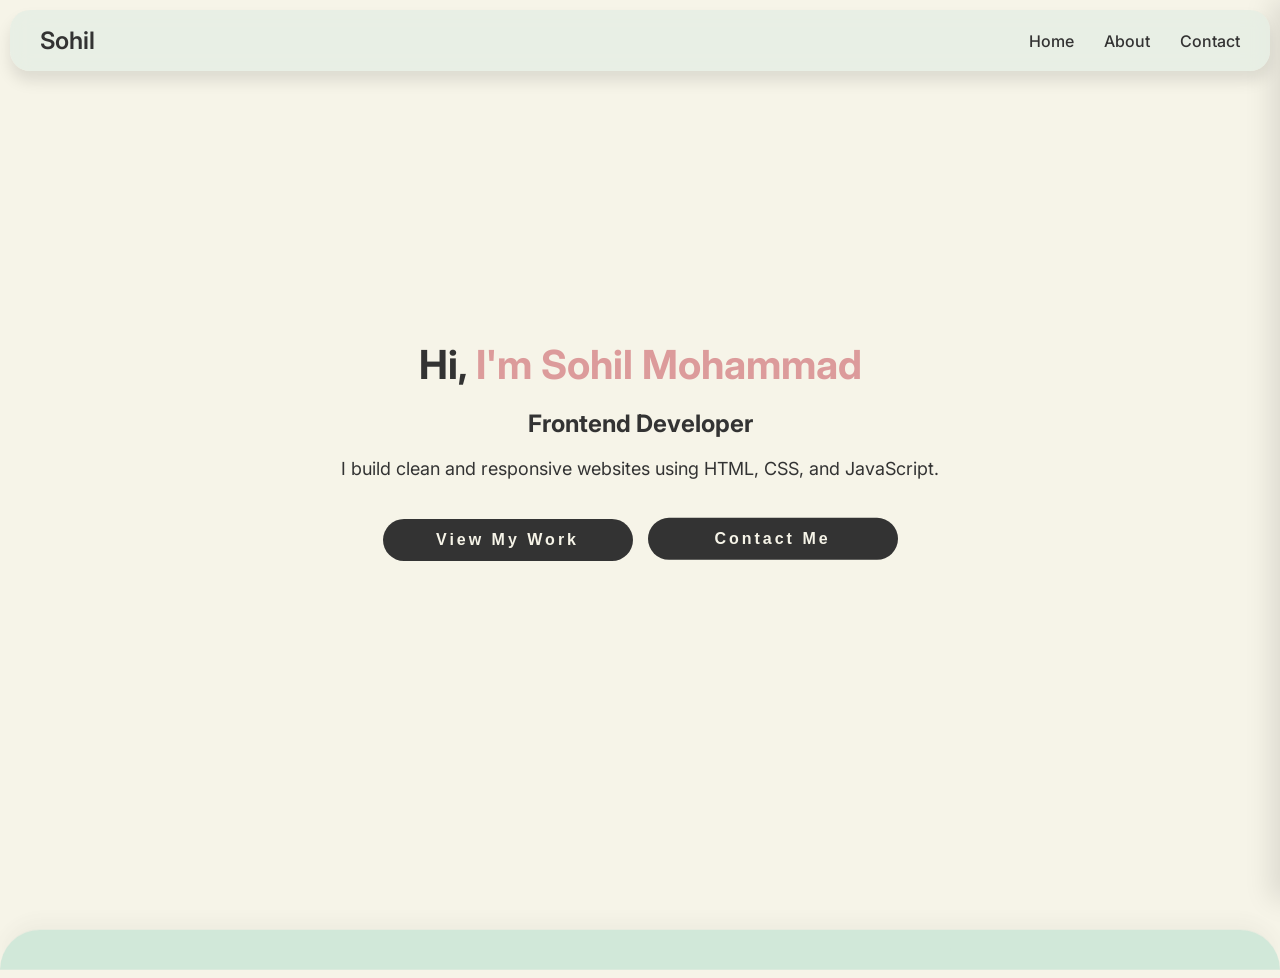
==== index.html @ 88b46e71 "add index file" ====
<!DOCTYPE html>
<html lang="en">
<head>
  <meta charset="UTF-8">
  <meta name="viewport" content="width=device-width, initial-scale=1.0">
  <title>Sohil Portfolio</title>
  <link rel="stylesheet" href="css/style.css">
  <link rel="stylesheet" href="css/responsive.css">
</head>

<body>

  <nav class="navbar">
    <h1>Sohil</h1>

    <ul class="desktop-nav">
      <li><a href="index.html">Home</a></li>
      <li><a href="about.html">About</a></li>
      <li><a href="contact.html">Contact</a></li>
    </ul>

    <div class="menu-btn">
      <span></span>
      <span></span>
      <span></span>
    </div>
  </nav> <div class="sidebar">
    <ul class="nav-links">
      <li><a href="index.html">Home</a></li>
      <li><a href="about.html">About</a></li>
      <li><a href="contact.html">Contact</a></li>
    </ul>
  </div>

  <main class="main-content">
    <section class="sec"> 
      <h1>Hi, <span>I'm Sohil Mohammad</span></h1>
      <h2>Frontend Developer</h2>
      <p>I build clean and responsive websites using HTML, CSS, and JavaScript.</p>
    </section>

    <section class="sec"> 
      <button>View My Work</button>
      <button>Contact Me</button>
    </section>
  </main>

  <footer class="footer">
    <div class="copyright"> 
      ©️ 2026 Sohil
    </div>

    <div>
      <ul class="icons"> 
        <li><img src="images/instagram.png" alt="Social Icon 1" /></li>
        <li><img src="images/email.png" alt="Social Icon 2" /></li>
        <li><img src="images/linkedin.png" alt="Social Icon 3" /></li>
      </ul>
    </div>
  </footer>

  <script src="https://cdnjs.cloudflare.com/ajax/libs/gsap/3.12.5/gsap.min.js"></script>
  <script src="js/script.js"></script>

</body>
</html>
---- css/style.css ----
/* Google Font */
@import url('https://fonts.googleapis.com/css2?family=Inter:ital,opsz,wght@0,14..32,100..900;1,14..32,100..900&display=swap');

/* Global Reset */
* {
  margin: 0;
  padding: 0;
  box-sizing: border-box;
}

/* Variables */
:root {
  --bg-main: #F6F4E8;
  --bg-section: #E5EEE4;
  --primary: #C0E1D2;
  --accent: #DC9B9B;
  --text-dark: #333;
}

/* Body */
body {
  background-color: var(--bg-main);
  font-family: "Inter", sans-serif;
  overflow-x: hidden; /* Prevents horizontal scroll */
  width: 100%;
}

/* Navbar */
.navbar { 
  display: flex;
  justify-content: space-between;
  align-items: center;
  padding: 16px 30px;
  background-color: rgba(229, 238, 228, 0.8); 
  backdrop-filter: blur(10px); 
  
 
  position: fixed; 
  top: 0;
  left: 0;
  right: 0;
  margin: 10px;
  width: calc(100% - 20px);
  
  border-radius: 20px;
  box-shadow: 0 10px 15px rgba(0, 0, 0, 0.1);
  z-index: 1000; /* Keeps it above everything */
}

.navbar h1 {
  font-size: 24px;
  color: var(--text-dark);
  font-weight: 600;
}

.desktop-nav {
  display: flex;
  list-style: none;
  gap: 30px;
}

.navbar a {
  position: relative;
  text-decoration: none;
  color: var(--text-dark);
  font-size: 16px;
  font-weight: 500;
  padding: 5px 0;
}

.navbar a::after {
  content: "";
  position: absolute;
  left: 0;
  bottom: 0;
  width: 0%;
  height: 2px;
  background-color: var(--accent);
  transition: width 0.3s ease;
}

.navbar a:hover::after {
  width: 100%;
}

/* Hamburger button */
.menu-btn {
  display: none; /* Shown in responsive.css */
  flex-direction: column;
  gap: 5px;
  cursor: pointer;
  z-index: 900;
}

.menu-btn span {
  width: 25px;
  height: 3px;
  background: var(--text-dark);
  border-radius: 2px;
  transition: 0.3s;
}

/* Sidebar */
.sidebar {
  position: fixed;
  top: 0;
  right: 0; /* Keep at 0, use transform to hide */
  height: 100vh;
  width: 290px;
  background: var(--accent);
  box-shadow: -10px 0 25px rgba(0,0,0,0.1);
  padding: 80px 20px;
  z-index: 800;
  transform: translateX(100%); /* Start fully hidden on the right */
  transition: transform 0.4s ease; /* Smooth slide */
}

.sidebar .nav-links {
  display: flex;
  flex-direction: column;
  gap: 25px;
  font-size: 25px;
  font-weight: 900;
  list-style: none;
}

.sidebar .nav-links a {
  text-decoration: none;
  color: var(--bg-main);
}

/* Main Content */
.main-content {
  display: flex;
  flex-direction: column;
  align-items: center;
  justify-content: center;
  gap: 40px;
  padding: 100px 20px; 
  min-height: 100vh; 
  text-align: center;
}
.main-content .sec {
  display: flex;
  flex-direction: column;
  align-items: center;
  gap: 20px;
  width: 100%;
}

.main-content .sec:last-child {
  flex-direction: row; 
  justify-content: center;
  gap: 15px;
}

@media (max-width: 768px) {
  .main-content .sec:last-child {
    flex-direction: column;
  }
}

.main-content h1 {
  font-size: 40px;
  color: var(--text-dark);
  font-weight: 700;
}

.main-content h1 span {
  color: var(--accent);
}

.main-content h2 {
  font-size: 24px;
  color: var(--text-dark);
}

.main-content p {
  font-size: 18px;
  color: var(--text-dark);
  max-width: 600px;
}

.main-content button {
  padding: 12px 30px;
  font-size: 16px;
  width: 250px;
  font-weight: 700;
  letter-spacing: 3px;
  color: var(--bg-main);
  background-color: var(--text-dark);
  border: none;
  border-radius: 30px;
  cursor: pointer;
  transition: opacity 0.3s ease;
}

.main-content button:hover {
  opacity: 0.9;
}

/* Footer Section */
.footer {
  background-color: var(--primary);
  color: var(--text-dark);
  padding: 10px 20px;
  /* Use auto width to account for default display block behavior */
  width: auto; 
  /* margin-top to separate from content if needed */
  margin-top: 20px; 
  box-shadow: 0px -10px 20px rgba(0,0,0,0.05); /* Glow upwards */
  display: flex;
  justify-content: space-between;
  align-items: center;
  border-top-left-radius: 40px;
  border-top-right-radius: 40px;
}

.footer ul {
  display: flex;
  gap: 15px;
  list-style: none;
}

.footer img {
  width: 25px;
  height: 25px;
}
---- css/responsive.css ----
/* responsive.css */
@media (max-width: 768px) {

  /* Navbar & Menu */
  .menu-btn {
    display: flex;
  }
  
  .desktop-nav, .navbar > ul {
    display: none;
  }

  /* Sidebar Links Layout */
  .sidebar .nav-links {
    flex-direction: column;
    gap: 25px;
  }

  /* Hamburger Animation */
  .menu-btn.active span:nth-child(1) {
    transform: rotate(45deg) translate(5px, 5px);
  }

  .menu-btn.active span:nth-child(2) {
    opacity: 0;
  }

  .menu-btn.active span:nth-child(3) {
    transform: rotate(-45deg) translate(5px, -5px);
  }

  /* Main Section Mobile Fixes */
  .main-content {
    padding: 40px 20px;
    height: auto; /* Let it grow with content on mobile */
    min-height: calc(100vh - 150px);
  }

  .main-content h1 {
    font-size: 32px; /* Smaller font for mobile screens */
  }

  .main-content h2 {
    font-size: 20px;
  }

  .main-content p {
    font-size: 16px;
  }

  .main-content .sec {
    width: 100%;
    align-items: center;
  }

  /* Footer Mobile Fixes */
  .footer {
    flex-direction: column; 
    gap: 15px;
    padding: 20px;
    text-align: center;
    border-top-left-radius: 30px;
    border-top-right-radius: 30px;
  }

  .footer ul {
    padding: 0;
  }
}
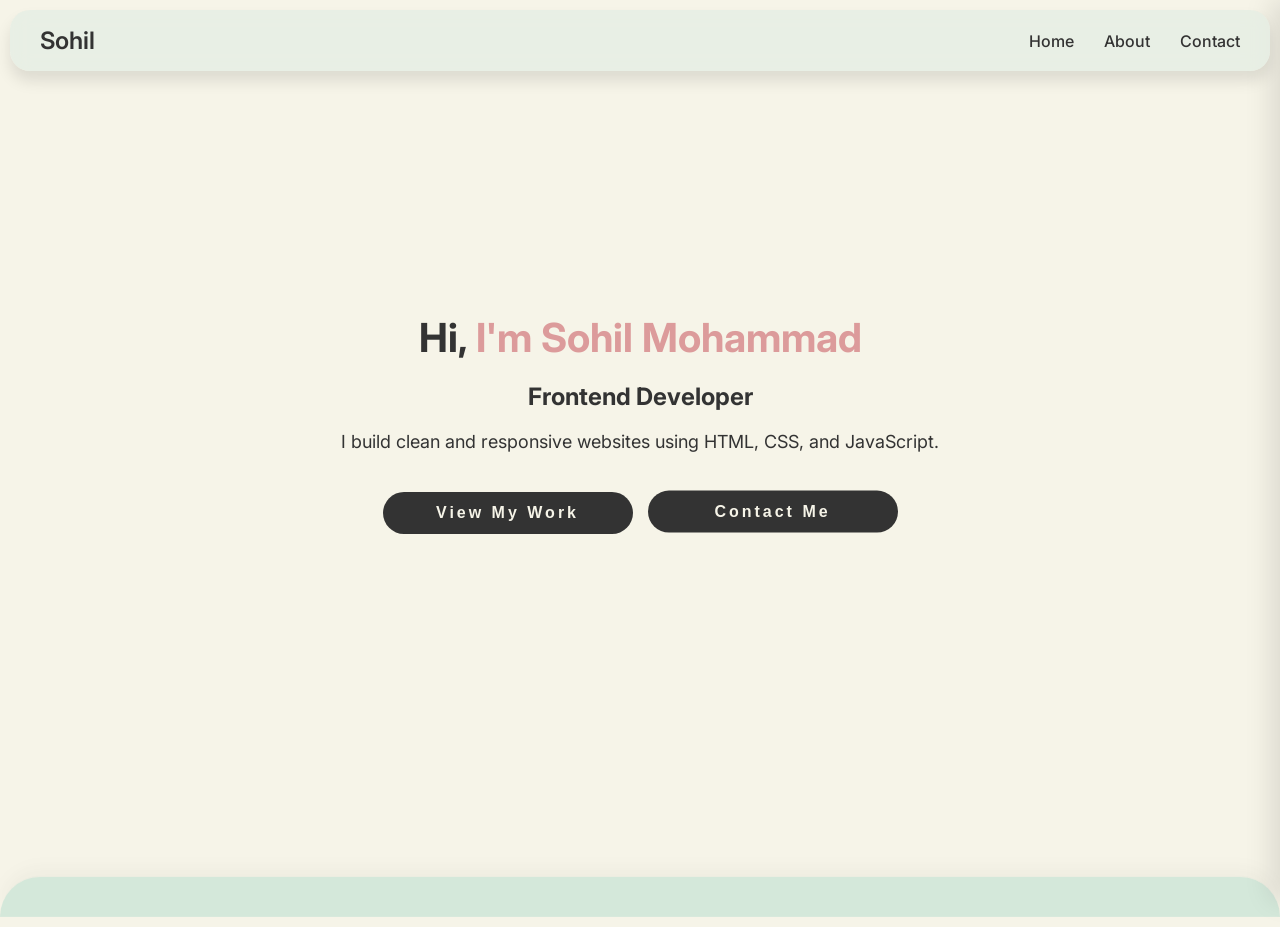
==== commit 7f1e85ad: "fixed contact me button" ====
--- a/index.html
+++ b/index.html
@@ -41,7 +41,7 @@
 
     <section class="sec"> 
       <button>View My Work</button>
-      <button>Contact Me</button>
+      <button><a href="contact.html">Contact Me</a></button>
     </section>
   </main>
 
--- a/css/style.css
+++ b/css/style.css
@@ -33,15 +33,12 @@
   padding: 16px 30px;
   background-color: rgba(229, 238, 228, 0.8); 
   backdrop-filter: blur(10px); 
-  
- 
   position: fixed; 
   top: 0;
   left: 0;
   right: 0;
   margin: 10px;
   width: calc(100% - 20px);
-  
   border-radius: 20px;
   box-shadow: 0 10px 15px rgba(0, 0, 0, 0.1);
   z-index: 1000; /* Keeps it above everything */
@@ -135,9 +132,10 @@
   flex-direction: column;
   align-items: center;
   justify-content: center;
+  min-height: 100vh;
   gap: 40px;
   padding: 100px 20px; 
-  min-height: 100vh; 
+  min-height: 94vh; 
   text-align: center;
 }
 .main-content .sec {
@@ -195,6 +193,11 @@
   transition: opacity 0.3s ease;
 }
 
+.sec button a{
+  text-decoration: none;
+  color : var(--bg-main)
+}
+
 .main-content button:hover {
   opacity: 0.9;
 }
@@ -225,4 +228,169 @@
 .footer img {
   width: 25px;
   height: 25px;
-}+}
+
+/* about section */
+
+.about-main {
+  display: flex;
+  flex-direction: column;
+  min-height: 95vh;
+  background-color: var(--bg-main) ;
+  justify-content: center;
+  align-items: center;
+  gap: 100px;
+  padding: 40px 20px;
+}
+
+.about-me {
+  display: flex;
+  flex-direction: column;
+  align-items: start;
+  gap: 20px;
+  padding: 20px;
+  width: 100%;
+  justify-content: center;
+}
+
+.about-me h1 {
+  font-size: 50px;
+  color: var(--text-dark);
+  font-weight: 900;
+  padding-left: 10px;
+  letter-spacing: 3px;
+  border-radius: 5px;
+  border-left: 10px solid var(--accent);
+}
+
+.about-me p {
+  font-size: 25px;
+  color: var(--text-dark);
+  line-height: 1.6;
+  font-weight: 500;
+  font-style: italic;
+}
+
+.skills {
+  display: flex;
+  flex-direction: column;
+  align-items: start;
+  gap: 20px;
+  padding: 20px;
+  width: 100%;
+}
+
+.skills h2{
+  font-size: 40px;
+  color: var(--text-dark);
+  font-weight: 900;
+  padding-left: 10px;
+  letter-spacing: 3px;
+  border-radius: 5px;
+  border-left: 10px solid var(--accent);
+}
+
+.skills ul {
+  display: flex;
+  flex-wrap: wrap;
+  gap: 30px;
+  list-style: none;
+}
+
+.skills ul li {
+  padding: 10px 20px;
+  background-color: var(--primary);
+  color: var(--text-dark);
+  font-size: 18px;
+  font-weight: 500;
+  border-radius: 30px;
+}
+
+.skills img {
+  width: 20px;
+  height: 20px;
+}
+
+.skills .skill-item {
+  display: flex;
+  align-items: center;
+  gap: 10px;
+}
+
+/*contact section*/
+
+.contact-main {
+  display: flex;
+  flex-direction: column;
+  min-height: 100vh; 
+  background-color: var(--bg-main);
+  justify-content: center;
+  align-items: center;
+  gap: 50px; 
+  padding: 120px 20px 60px 20px; 
+}
+
+.contact-main h1 {
+  font-size: clamp(32px, 5vw, 50px);
+  color: var(--text-dark);
+  font-weight: 900;
+  letter-spacing: 2px;
+  border-bottom: 8px solid var(--accent);
+  padding-bottom: 10px;
+  margin-bottom: 20px;
+}
+
+.contact-main form {
+  display: flex;
+  flex-direction: column;
+  gap: 20px;
+  width: 100%;
+  max-width: 500px;
+}
+
+.contact-main form input,
+.contact-main form textarea {
+  padding: 15px 20px;
+  border: 2px solid var(--accent); 
+  border-radius: 20px;
+  background-color: var(--bg-section); 
+  outline: none;
+  font-size: 16px;
+  font-weight: 500;
+  font-family: inherit;
+  transition: border-color 0.3s ease, background-color 0.3s ease;
+}
+
+/* Modern focus effect */
+.contact-main form input:focus,
+.contact-main form textarea:focus {
+  border-color: var(--accent);
+  background-color: white;
+}
+
+.contact-main form textarea {
+  min-height: 150px;
+  resize: vertical; 
+}
+
+.contact-main form button {
+  padding: 15px 30px;
+  font-size: 16px;
+  width: 100%;
+  font-weight: 700;
+  letter-spacing: 3px;
+  color: var(--bg-main);
+  background-color: var(--text-dark);
+  border: none;
+  border-radius: 30px;
+  cursor: pointer;
+  transition: all 0.3s ease;
+  margin-top: 10px;
+}
+
+.contact-main form button:hover {
+  background-color: var(--accent);
+  transform: translateY(-3px);
+  box-shadow: 0 10px 20px rgba(0,0,0,0.1);
+}
+
--- a/css/responsive.css
+++ b/css/responsive.css
@@ -32,8 +32,7 @@
   /* Main Section Mobile Fixes */
   .main-content {
     padding: 40px 20px;
-    height: auto; /* Let it grow with content on mobile */
-    min-height: calc(100vh - 150px);
+    min-height: 95vh;
   }
 
   .main-content h1 {
@@ -53,17 +52,101 @@
     align-items: center;
   }
 
-  /* Footer Mobile Fixes */
-  .footer {
-    flex-direction: column; 
-    gap: 15px;
-    padding: 20px;
-    text-align: center;
-    border-top-left-radius: 30px;
-    border-top-right-radius: 30px;
+  /* about section*/
+  .about-main {
+  display: flex;
+  flex-direction: column;
+ 
+  min-height: 100vh; 
+  justify-content: center;
+  align-items: center;
+  gap: 60px; 
+  padding: 120px 20px 60px 20px; 
+}
+
+.about-me {
+  display: flex;
+  flex-direction: column;
+  align-items: flex-start; 
+  width: 100%;
+  max-width: 900px; 
+
+.about-me h1 {
+  font-size: clamp(32px, 5vw, 50px); 
+  color: var(--text-dark);
+  font-weight: 900;
+  padding-left: 15px;
+  letter-spacing: 2px;
+  border-left: 8px solid var(--accent); }
+
+.about-me p {
+  font-size: clamp(18px, 2.5vw, 22px); 
+  color: var(--text-dark);
+  line-height: 1.6;
+  font-weight: 500;
+  font-style: italic;
+  opacity: 0.9;
+}
+
+.skills {
+  display: flex;
+  flex-direction: column;
+  align-items: flex-start;
+  gap: 25px;
+  width: 100%;
+  max-width: 900px;
+}
+
+.skills h2 {
+  font-size: clamp(28px, 4vw, 40px);
+  color: var(--text-dark);
+  font-weight: 900;
+  padding-left: 15px;
+  letter-spacing: 2px;
+  border-left: 8px solid var(--accent);
+}
+
+.skills ul {
+  display: flex;
+  flex-wrap: wrap;
+  gap: 15px; 
+  list-style: none;
+}
+
+.skills .skill-item {
+  display: flex;
+  align-items: center;
+  gap: 10px;
+  padding: 10px 20px;
+  background-color: var(--primary);
+  color: var(--text-dark);
+  font-size: 16px;
+  font-weight: 600;
+  border-radius: 30px;
+  transition: transform 0.3s ease;
+}
+
+/* Add a hover effect for your skills */
+.skills .skill-item:hover {
+  transform: translateY(-5px);
+  background-color: var(--accent);
+  color: white;
+}
+.contact-main {
+    padding-top: 100px;
+    gap: 30px;
+  }
+  
+  .contact-main h1 {
+    font-size: 28px;
+  }
+  
+  .contact-main form {
+    width: 95%; /* More room on small screens */
   }
 
-  .footer ul {
-    padding: 0;
-  }
-}+.skills img {
+  width: 20px;
+  height: 20px;
+  object-fit: contain;
+}
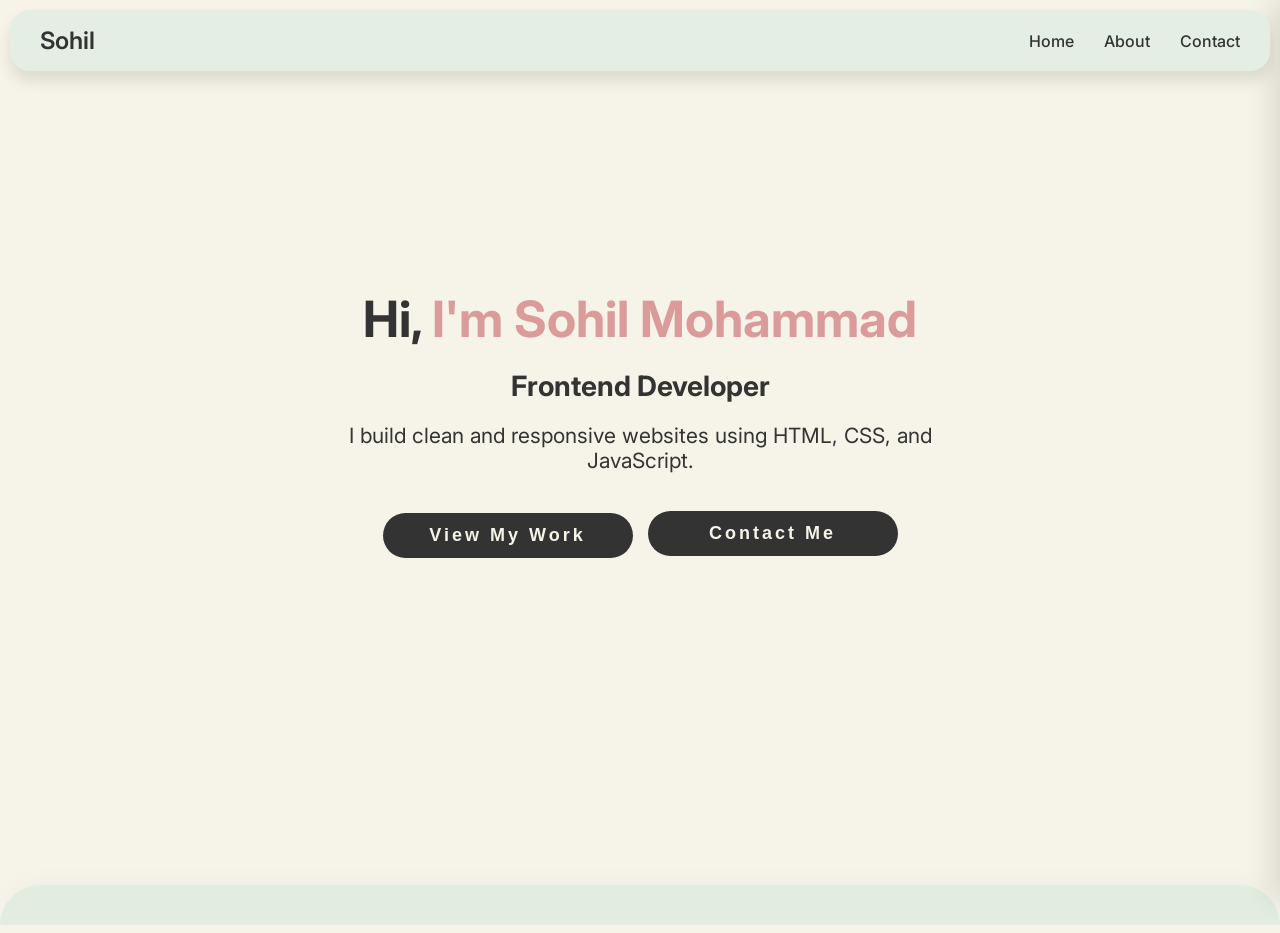
==== commit bec036d3: "complete" ====
--- a/index.html
+++ b/index.html
@@ -24,7 +24,8 @@
       <span></span>
       <span></span>
     </div>
-  </nav> <div class="sidebar">
+  </nav> 
+  <div class="sidebar">
     <ul class="nav-links">
       <li><a href="index.html">Home</a></li>
       <li><a href="about.html">About</a></li>
--- a/css/style.css
+++ b/css/style.css
@@ -31,7 +31,7 @@
   justify-content: space-between;
   align-items: center;
   padding: 16px 30px;
-  background-color: rgba(229, 238, 228, 0.8); 
+  background-color: var(--bg-section); 
   backdrop-filter: blur(10px); 
   position: fixed; 
   top: 0;
@@ -159,7 +159,7 @@
 }
 
 .main-content h1 {
-  font-size: 40px;
+  font-size: 50px;
   color: var(--text-dark);
   font-weight: 700;
 }
@@ -169,19 +169,19 @@
 }
 
 .main-content h2 {
-  font-size: 24px;
+  font-size: 28px;
   color: var(--text-dark);
 }
 
 .main-content p {
-  font-size: 18px;
+  font-size: 21px;
   color: var(--text-dark);
   max-width: 600px;
 }
 
 .main-content button {
   padding: 12px 30px;
-  font-size: 16px;
+  font-size: 18px;
   width: 250px;
   font-weight: 700;
   letter-spacing: 3px;
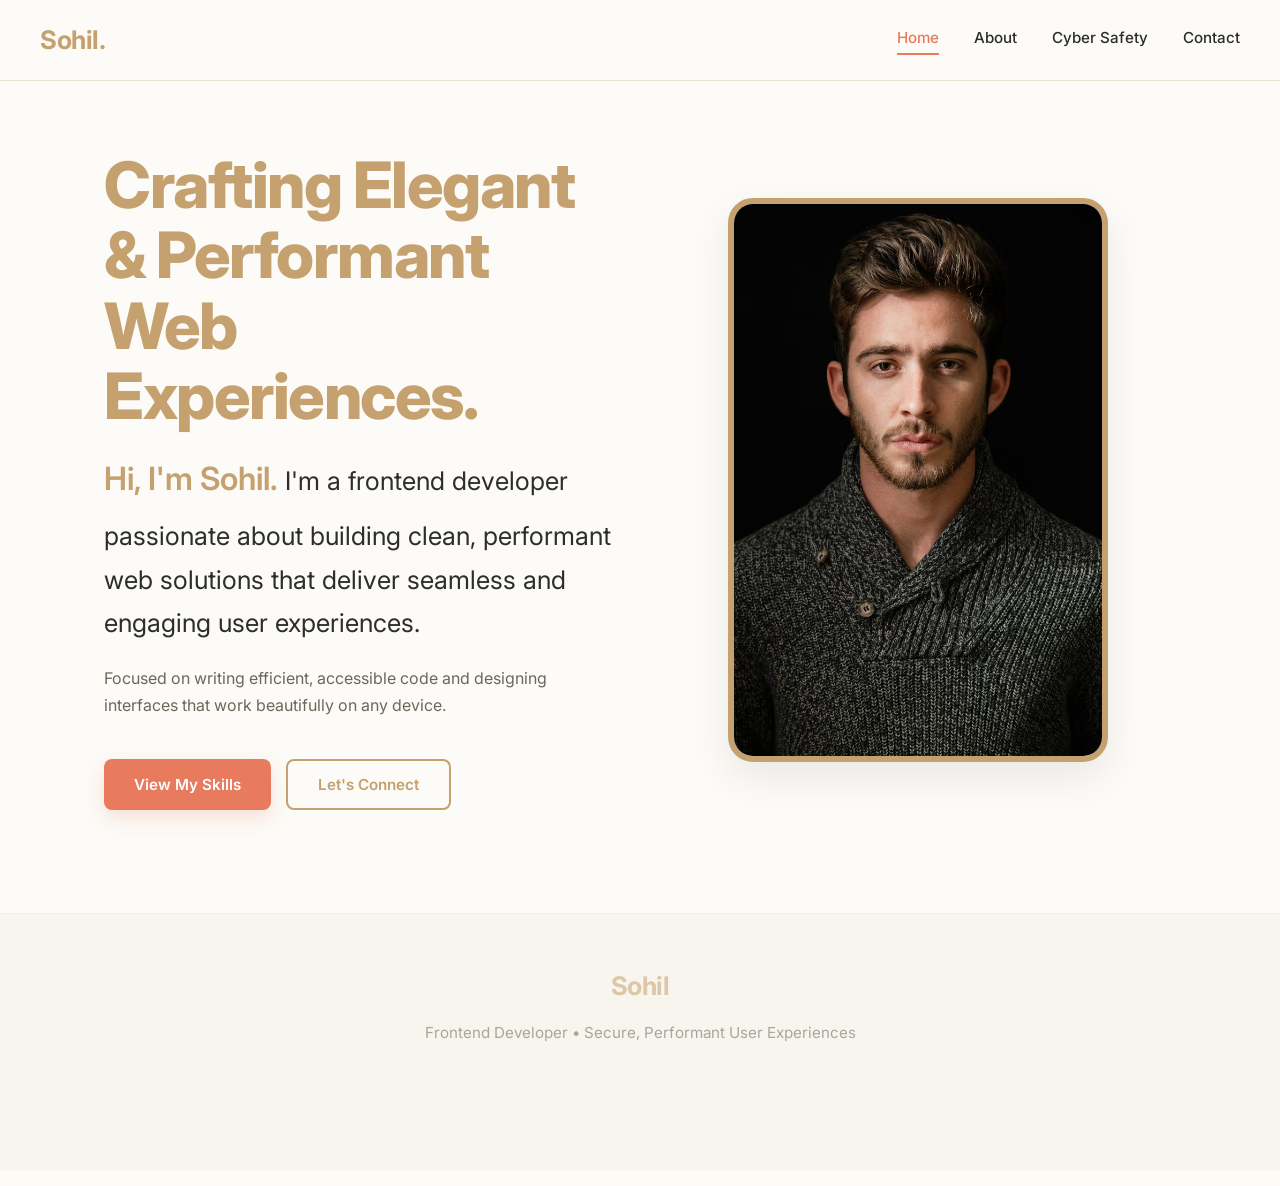
==== commit fa85f9d1: "redesign portfolio" ====
--- a/index.html
+++ b/index.html
@@ -3,20 +3,18 @@
 <head>
   <meta charset="UTF-8">
   <meta name="viewport" content="width=device-width, initial-scale=1.0">
-  <title>Sohil Portfolio</title>
+  <title>Sohil Portfolio - Home</title>
   <link rel="stylesheet" href="css/style.css">
   <link rel="stylesheet" href="css/responsive.css">
 </head>
-
-<body>
-
-  <nav class="navbar">
-    <h1>Sohil</h1>
-
-    <ul class="desktop-nav">
-      <li><a href="index.html">Home</a></li>
-      <li><a href="about.html">About</a></li>
-      <li><a href="contact.html">Contact</a></li>
+<body class='homepage'> 
+  <nav class='navbar'> 
+    <h1>Sohil.</h1>
+    <ul> 
+      <li> <a href='index.html' class="active"> Home </a> </li>
+      <li> <a href='about.html'> About </a> </li>
+      <li> <a href='cybersafety.html'> Cyber Safety </a> </li>
+      <li> <a href='contact.html'> Contact </a> </li>
     </ul>
 
     <div class="menu-btn">
@@ -24,44 +22,52 @@
       <span></span>
       <span></span>
     </div>
-  </nav> 
+  </nav>
+
   <div class="sidebar">
     <ul class="nav-links">
-      <li><a href="index.html">Home</a></li>
+      <li><a href="index.html" class="active">Home</a></li>
       <li><a href="about.html">About</a></li>
+      <li><a href="cybersafety.html">Cyber Safety</a></li>
       <li><a href="contact.html">Contact</a></li>
     </ul>
   </div>
 
-  <main class="main-content">
-    <section class="sec"> 
-      <h1>Hi, <span>I'm Sohil Mohammad</span></h1>
-      <h2>Frontend Developer</h2>
-      <p>I build clean and responsive websites using HTML, CSS, and JavaScript.</p>
-    </section>
+  <main class="home-main"> 
+    <div class="home-content">
+      <h1>Crafting Elegant & Performant Web Experiences.</h1>
 
-    <section class="sec"> 
-      <button>View My Work</button>
-      <button><a href="contact.html">Contact Me</a></button>
-    </section>
+      <h2>
+        <span>Hi, I'm Sohil.</span> <br />
+        I'm a frontend developer passionate about building clean, performant web solutions 
+        that deliver seamless and engaging user experiences.
+      </h2>
+      
+      <p>Focused on writing efficient, accessible code and designing interfaces that work beautifully on any device.</p>
+
+      <div class="home-button"> 
+        <button class="btn primary" onclick="window.location.href='about.html'">View My Skills</button>
+        <button class="btn secondary" onclick="window.location.href='contact.html'">Let's Connect</button>
+      </div>
+    </div>
+
+    <div class="home-image-container">
+      <img src="images/person.avif" alt="Sohil Portrait" class="home-image">
+    </div>
   </main>
 
   <footer class="footer">
-    <div class="copyright"> 
-      ©️ 2026 Sohil
-    </div>
+    <div class="footer-container">
+      <h1>Sohil</h1>
+      <p>Frontend Developer • Secure, Performant User Experiences</p>
 
-    <div>
-      <ul class="icons"> 
-        <li><img src="images/instagram.png" alt="Social Icon 1" /></li>
-        <li><img src="images/email.png" alt="Social Icon 2" /></li>
-        <li><img src="images/linkedin.png" alt="Social Icon 3" /></li>
-      </ul>
+      <p class="copyright">
+        © 2026 Sohil. All rights reserved.
+      </p>
     </div>
   </footer>
 
   <script src="https://cdnjs.cloudflare.com/ajax/libs/gsap/3.12.5/gsap.min.js"></script>
   <script src="js/script.js"></script>
-
 </body>
 </html>
--- a/css/style.css
+++ b/css/style.css
@@ -1,396 +1,527 @@
-/* Google Font */
-@import url('https://fonts.googleapis.com/css2?family=Inter:ital,opsz,wght@0,14..32,100..900;1,14..32,100..900&display=swap');
-
-/* Global Reset */
+@import url('https://fonts.googleapis.com/css2?family=Inter:ital,wght@0,300;0,400;0,500;0,600;0,700;0,800;0,900;1,300;1,400;1,500;1,600;1,700;1,800;1,900&display=swap');
+
+:root {
+  --clr-bg: #FCFBF7;       /* Creamy warm white */
+  --clr-bg-alt: #F4F0E6;   /* Slightly deeper warm cream for alt sections/cards */
+  --clr-text: #2D2D2A;     /* Deep warm gray/charcoal */
+  --clr-muted-text: #6A675B; /* Medium warm gray for descriptions */
+  --clr-accent: #C5A16F;   /* Soft gold/bronze */
+  --clr-highlight: #E87A5E; /* Terracotta/deep sunset orange */
+  --clr-highlight-hover: #D86B4D; /* Darker terracotta */
+  --clr-card-border: #E8E2CF; /* Light cream/gold border */
+  --clr-form-field: #F4F1E9; /* Very light cream form backgrounds */
+}
+
 * {
   margin: 0;
   padding: 0;
   box-sizing: border-box;
 }
 
-/* Variables */
-:root {
-  --bg-main: #F6F4E8;
-  --bg-section: #E5EEE4;
-  --primary: #C0E1D2;
-  --accent: #DC9B9B;
-  --text-dark: #333;
-}
-
-/* Body */
 body {
-  background-color: var(--bg-main);
   font-family: "Inter", sans-serif;
-  overflow-x: hidden; /* Prevents horizontal scroll */
-  width: 100%;
-}
-
-/* Navbar */
-.navbar { 
-  display: flex;
-  justify-content: space-between;
+  background-color: var(--clr-bg);
+  color: var(--clr-text);
+  line-height: 1.7;
+  overflow-x: hidden;
+}
+
+/* NAVBAR */
+.navbar {
+  display: flex;
+  justify-content: space-between; 
   align-items: center;
-  padding: 16px 30px;
-  background-color: var(--bg-section); 
-  backdrop-filter: blur(10px); 
-  position: fixed; 
+  padding: 18px 40px;
+  position: fixed;
   top: 0;
   left: 0;
-  right: 0;
-  margin: 10px;
-  width: calc(100% - 20px);
-  border-radius: 20px;
-  box-shadow: 0 10px 15px rgba(0, 0, 0, 0.1);
-  z-index: 1000; /* Keeps it above everything */
+  width: 100%;
+  z-index: 1000;
+  background: rgba(252, 251, 247, 0.9); /* clr-bg with transparency */
+  backdrop-filter: blur(8px);
+  border-bottom: 1px solid var(--clr-card-border);
 }
 
 .navbar h1 {
-  font-size: 24px;
-  color: var(--text-dark);
-  font-weight: 600;
-}
-
-.desktop-nav {
-  display: flex;
+  color: var(--clr-accent);
+  font-size: 1.6rem;
+  font-weight: 700;
+  cursor: pointer;
+  letter-spacing: -0.5px;
+}
+
+.navbar ul {
+  display: flex;
+  gap: 35px;
   list-style: none;
-  gap: 30px;
-}
-
-.navbar a {
-  position: relative;
+}
+
+.navbar ul li a {
+  position: relative;          
+  display: inline-block;      
   text-decoration: none;
-  color: var(--text-dark);
-  font-size: 16px;
+  color: var(--clr-text);
   font-weight: 500;
-  padding: 5px 0;
-}
-
-.navbar a::after {
+  font-size: 0.95rem;
+  transition: 0.3s;
+  padding-bottom: 4px; /* Space for underline */
+}
+
+.navbar ul li a::after {
   content: "";
   position: absolute;
   left: 0;
-  bottom: 0;
+  bottom: 0px;              
   width: 0%;
   height: 2px;
-  background-color: var(--accent);
+  background-color: var(--clr-highlight);
   transition: width 0.3s ease;
 }
 
-.navbar a:hover::after {
+.navbar ul li a:hover::after, .navbar ul li a.active::after {
   width: 100%;
 }
 
-/* Hamburger button */
+.navbar ul li a:hover, .navbar ul li a.active {
+  color: var(--clr-highlight);
+}
+
 .menu-btn {
-  display: none; /* Shown in responsive.css */
-  flex-direction: column;
-  gap: 5px;
+  display: none;
+  flex-direction: column;
+  gap: 6px;
   cursor: pointer;
-  z-index: 900;
 }
 
 .menu-btn span {
-  width: 25px;
+  width: 28px;
   height: 3px;
-  background: var(--text-dark);
+  background: var(--clr-accent);
+  display: block;
+  transition: 0.3s;
   border-radius: 2px;
-  transition: 0.3s;
-}
-
-/* Sidebar */
+}
+
+/* SIDEBAR (Warm tones) */
 .sidebar {
   position: fixed;
   top: 0;
-  right: 0; /* Keep at 0, use transform to hide */
+  right: 0; 
+  width: 280px;
   height: 100vh;
-  width: 290px;
-  background: var(--accent);
-  box-shadow: -10px 0 25px rgba(0,0,0,0.1);
-  padding: 80px 20px;
-  z-index: 800;
-  transform: translateX(100%); /* Start fully hidden on the right */
-  transition: transform 0.4s ease; /* Smooth slide */
-}
-
-.sidebar .nav-links {
+  background: rgba(244, 240, 230, 0.98); /* clr-bg-alt with transparency */
+  backdrop-filter: blur(10px);
+  z-index: 999;
+  padding-top: 100px;
+  transform: translateX(100%); /* Start closed */
+  transition: transform 0.5s ease-in-out;
+}
+
+.sidebar ul {
+  list-style: none;
+  padding: 30px;
   display: flex;
   flex-direction: column;
   gap: 25px;
-  font-size: 25px;
-  font-weight: 900;
-  list-style: none;
-}
-
-.sidebar .nav-links a {
+}
+
+.sidebar ul li a {
+  color: var(--clr-text);
   text-decoration: none;
-  color: var(--bg-main);
-}
-
-/* Main Content */
-.main-content {
-  display: flex;
-  flex-direction: column;
-  align-items: center;
-  justify-content: center;
+  font-size: 1.1rem;
+  font-weight: 600;
+  transition: color 0.3s ease;
+}
+
+.sidebar ul li a:hover, .sidebar ul li a.active {
+  color: var(--clr-highlight);
+}
+
+/* HOMEPAGE - Stylized layout and person.avif */
+.homepage {
+  background-color: var(--clr-bg);
+}
+
+.home-main {
   min-height: 100vh;
-  gap: 40px;
-  padding: 100px 20px; 
-  min-height: 94vh; 
-  text-align: center;
-}
-.main-content .sec {
-  display: flex;
-  flex-direction: column;
-  align-items: center;
-  gap: 20px;
-  width: 100%;
-}
-
-.main-content .sec:last-child {
-  flex-direction: row; 
-  justify-content: center;
-  gap: 15px;
-}
-
-@media (max-width: 768px) {
-  .main-content .sec:last-child {
-    flex-direction: column;
-  }
-}
-
-.main-content h1 {
-  font-size: 50px;
-  color: var(--text-dark);
-  font-weight: 700;
-}
-
-.main-content h1 span {
-  color: var(--accent);
-}
-
-.main-content h2 {
-  font-size: 28px;
-  color: var(--text-dark);
-}
-
-.main-content p {
-  font-size: 21px;
-  color: var(--text-dark);
-  max-width: 600px;
-}
-
-.main-content button {
-  padding: 12px 30px;
-  font-size: 18px;
-  width: 250px;
-  font-weight: 700;
-  letter-spacing: 3px;
-  color: var(--bg-main);
-  background-color: var(--text-dark);
-  border: none;
-  border-radius: 30px;
-  cursor: pointer;
-  transition: opacity 0.3s ease;
-}
-
-.sec button a{
-  text-decoration: none;
-  color : var(--bg-main)
-}
-
-.main-content button:hover {
-  opacity: 0.9;
-}
-
-/* Footer Section */
-.footer {
-  background-color: var(--primary);
-  color: var(--text-dark);
-  padding: 10px 20px;
-  /* Use auto width to account for default display block behavior */
-  width: auto; 
-  /* margin-top to separate from content if needed */
-  margin-top: 20px; 
-  box-shadow: 0px -10px 20px rgba(0,0,0,0.05); /* Glow upwards */
   display: flex;
   justify-content: space-between;
   align-items: center;
-  border-top-left-radius: 40px;
-  border-top-right-radius: 40px;
-}
-
-.footer ul {
-  display: flex;
-  gap: 15px;
-  list-style: none;
-}
-
-.footer img {
-  width: 25px;
-  height: 25px;
-}
-
-/* about section */
-
-.about-main {
-  display: flex;
-  flex-direction: column;
-  min-height: 95vh;
-  background-color: var(--bg-main) ;
+  padding: 120px 5% 60px;
+  max-width: 1200px;
+  margin: 0 auto;
+  gap: 40px; /* Space between content and image */
+}
+
+/* Home page image styling */
+.home-image-container {
+  flex: 1;
+  display: flex;
   justify-content: center;
   align-items: center;
-  gap: 100px;
-  padding: 40px 20px;
-}
-
-.about-me {
-  display: flex;
-  flex-direction: column;
-  align-items: start;
+}
+
+.home-image {
+  width: 100%;
+  max-width: 380px; /* Adjust size */
+  height: auto;
+  border-radius: 25px; /* Softer rounded corners */
+  border: 6px solid var(--clr-accent);
+  box-shadow: 0 15px 40px rgba(0, 0, 0, 0.08); /* Soft shadow */
+  object-fit: cover;
+  transition: transform 0.3s ease, border-color 0.3s ease;
+}
+
+.home-image:hover {
+  transform: scale(1.02);
+  border-color: var(--clr-highlight);
+}
+
+/* Home content text styling */
+.home-content {
+  flex: 1;
+  display: flex;
+  flex-direction: column;
   gap: 20px;
-  padding: 20px;
-  width: 100%;
-  justify-content: center;
+  text-align: left; /* Keep text left aligned on home */
+}
+
+.home-main h1 {
+  color: var(--clr-accent);
+  font-size: clamp(2.5rem, 5vw, 4rem);
+  font-weight: 800;
+  letter-spacing: -1.5px;
+  line-height: 1.1;
+}
+
+.home-main h2 {
+  color: var(--clr-text);
+  font-size: clamp(1.2rem, 2vw, 1.6rem);
+  font-weight: 400;
+}
+
+.home-main h2 span {
+  display: inline-block;
+  color: var(--clr-accent);
+  font-size: clamp(1.6rem, 2.5vw, 2.2rem);
+  font-weight: 600;
+  margin-bottom: 8px;
+}
+
+.home-main h2 br {
+  display: none; /* Hide breaks for tighter layout */
+}
+
+.home-main p {
+  color: var(--clr-muted-text);
+  font-size: 1rem;
+  max-width: 600px;
+}
+
+/* BUTTONS (Warm, modern style) */
+.home-button {
+  display: flex;
+  gap: 15px;
+  margin-top: 20px;
+}
+
+.btn {
+  padding: 14px 30px;
+  border-radius: 8px;
+  font-weight: 600;
+  cursor: pointer;
+  border: none;
+  transition: all 0.3s ease;
+  font-family: inherit;
+  font-size: 0.95rem;
+}
+
+.btn.primary {
+  background: var(--clr-highlight);
+  color: white;
+  box-shadow: 0 8px 20px rgba(232, 122, 94, 0.2);
+}
+
+.btn.primary:hover {
+  transform: translateY(-2px);
+  background: var(--clr-highlight-hover);
+  box-shadow: 0 10px 25px rgba(232, 122, 94, 0.3);
+}
+
+.btn.secondary {
+  background: transparent;
+  color: var(--clr-accent);
+  border: 2px solid var(--clr-accent);
+}
+
+.btn.secondary:hover {
+  background: rgba(197, 161, 111, 0.05); /* clr-accent with trans */
+  color: var(--clr-highlight);
+  border-color: var(--clr-highlight);
+}
+
+/* ABOUT PAGE */
+.about {
+  min-height: 100vh;
+}
+
+.about-main {
+  padding: 130px 5% 80px;
+  display: flex;
+  flex-direction: column;
+  gap: 60px;
+  max-width: 1100px;
+  margin: 0 auto;
 }
 
 .about-me h1 {
-  font-size: 50px;
-  color: var(--text-dark);
-  font-weight: 900;
-  padding-left: 10px;
-  letter-spacing: 3px;
-  border-radius: 5px;
-  border-left: 10px solid var(--accent);
+  font-size: 2.8rem;
+  color: var(--clr-accent);
+  margin-bottom: 25px;
+  font-weight: 700;
+  letter-spacing: -1px;
 }
 
 .about-me p {
-  font-size: 25px;
-  color: var(--text-dark);
-  line-height: 1.6;
-  font-weight: 500;
-  font-style: italic;
-}
-
-.skills {
-  display: flex;
-  flex-direction: column;
-  align-items: start;
-  gap: 20px;
-  padding: 20px;
-  width: 100%;
-}
-
-.skills h2{
-  font-size: 40px;
-  color: var(--text-dark);
-  font-weight: 900;
-  padding-left: 10px;
-  letter-spacing: 3px;
-  border-radius: 5px;
-  border-left: 10px solid var(--accent);
-}
-
-.skills ul {
+  color: var(--clr-muted-text);
+  line-height: 1.8;
+  font-size: 1.1rem;
+}
+
+/* SKILLS CARDS */
+.skills-container h2 {
+  font-size: 2.2rem;
+  color: var(--clr-accent);
+  margin-bottom: 40px;
+  font-weight: 600;
+}
+
+.skills-grid {
+  display: grid;
+  grid-template-columns: repeat(auto-fit, minmax(300px, 1fr));
+  gap: 30px;
+}
+
+.skill-card {
+  background: var(--clr-bg-alt);
+  padding: 35px;
+  border-radius: 18px;
+  border: 1px solid var(--clr-card-border);
+  transition: transform 0.3s ease, box-shadow 0.3s ease, border-color 0.3s ease;
+  cursor: default;
+}
+
+.skill-card:hover {
+  transform: translateY(-5px);
+  box-shadow: 0 12px 30px rgba(0, 0, 0, 0.05);
+  border-color: var(--clr-highlight);
+}
+
+.skill-card h3 {
+  color: var(--clr-text);
+  font-size: 1.5rem;
+  margin-bottom: 18px;
+}
+
+.skill-tags {
   display: flex;
   flex-wrap: wrap;
+  gap: 12px;
+}
+
+.skill-tag {
+  background: var(--clr-accent); /* Small warm accent on tag */
+  color: white;
+  padding: 8px 16px;
+  border-radius: 20px;
+  font-size: 0.85rem;
+  font-weight: 600;
+}
+
+/* CYBER SAFETY PAGE - Cards and specific points */
+.cybersafety {
+  min-height: 100vh;
+}
+
+.cybersafety-main {
+  padding: 130px 5% 80px;
+  display: flex;
+  flex-direction: column;
+  gap: 60px;
+  max-width: 1200px;
+  margin: 0 auto;
+}
+
+.cybersafety-intro {
+  text-align: center;
+  max-width: 800px;
+  margin: 0 auto;
+}
+
+.cybersafety-intro h1 {
+  font-size: 3rem;
+  color: var(--clr-accent);
+  margin-bottom: 20px;
+  letter-spacing: -1.5px;
+}
+
+.cybersafety-intro p {
+  font-size: 1.15rem;
+  color: var(--clr-muted-text);
+  margin-bottom: 40px;
+}
+
+.safety-grid {
+  display: grid;
+  grid-template-columns: repeat(auto-fit, minmax(320px, 1fr));
   gap: 30px;
-  list-style: none;
-}
-
-.skills ul li {
-  padding: 10px 20px;
-  background-color: var(--primary);
-  color: var(--text-dark);
-  font-size: 18px;
-  font-weight: 500;
-  border-radius: 30px;
-}
-
-.skills img {
-  width: 20px;
-  height: 20px;
-}
-
-.skills .skill-item {
-  display: flex;
-  align-items: center;
-  gap: 10px;
-}
-
-/*contact section*/
-
+}
+
+.safety-card {
+  background: var(--clr-bg-alt);
+  padding: 40px;
+  border-radius: 18px;
+  border: 1px solid var(--clr-card-border);
+  transition: all 0.3s ease;
+  cursor: default;
+  display: flex;
+  flex-direction: column;
+  gap: 15px;
+}
+
+.safety-card:hover {
+  transform: translateY(-5px);
+  box-shadow: 0 15px 35px rgba(0, 0, 0, 0.05);
+  border-color: var(--clr-highlight);
+}
+
+.safety-card-num {
+  font-size: 1.5rem;
+  color: var(--clr-highlight);
+  font-weight: 700;
+  margin-bottom: 10px;
+}
+
+.safety-card h3 {
+  color: var(--clr-text);
+  font-size: 1.6rem;
+}
+
+.safety-card p {
+  color: var(--clr-muted-text);
+  font-size: 1rem;
+  line-height: 1.7;
+}
+
+/* CONTACT PAGE (Warm, completed form) */
 .contact-main {
-  display: flex;
-  flex-direction: column;
-  min-height: 100vh; 
-  background-color: var(--bg-main);
+  min-height: 100vh;
+  display: flex;
   justify-content: center;
   align-items: center;
-  gap: 50px; 
-  padding: 120px 20px 60px 20px; 
-}
-
-.contact-main h1 {
-  font-size: clamp(32px, 5vw, 50px);
-  color: var(--text-dark);
-  font-weight: 900;
-  letter-spacing: 2px;
-  border-bottom: 8px solid var(--accent);
-  padding-bottom: 10px;
-  margin-bottom: 20px;
-}
-
-.contact-main form {
-  display: flex;
-  flex-direction: column;
-  gap: 20px;
+  padding: 140px 5% 100px;
+}
+
+.form-container {
   width: 100%;
-  max-width: 500px;
-}
-
-.contact-main form input,
-.contact-main form textarea {
-  padding: 15px 20px;
-  border: 2px solid var(--accent); 
+  max-width: 600px;
+}
+
+.form-container h1 {
+  color: var(--clr-accent);
+  text-align: center;
+  margin-bottom: 40px;
+  font-size: 3rem;
+  letter-spacing: -1.5px;
+}
+
+.form {
+  display: flex;
+  flex-direction: column;
+  gap: 25px;
+  background: var(--clr-bg-alt);
+  padding: 50px 40px;
   border-radius: 20px;
-  background-color: var(--bg-section); 
+  border: 1px solid var(--clr-card-border);
+  box-shadow: 0 15px 40px rgba(0, 0, 0, 0.04);
+}
+
+.input-group {
+  display: flex;
+  flex-direction: column;
+  gap: 8px;
+}
+
+.label {
+  color: var(--clr-muted-text);
+  font-size: 0.95rem;
+  font-weight: 500;
+}
+
+.input, .textarea {
+  width: 100%;
+  padding: 16px;
+  border-radius: 8px;
+  border: 1px solid var(--clr-card-border);
+  background: var(--clr-form-field);
+  color: var(--clr-text);
+  font-family: inherit;
+  font-size: 1rem;
   outline: none;
-  font-size: 16px;
-  font-weight: 500;
-  font-family: inherit;
-  transition: border-color 0.3s ease, background-color 0.3s ease;
-}
-
-/* Modern focus effect */
-.contact-main form input:focus,
-.contact-main form textarea:focus {
-  border-color: var(--accent);
-  background-color: white;
-}
-
-.contact-main form textarea {
-  min-height: 150px;
-  resize: vertical; 
-}
-
-.contact-main form button {
-  padding: 15px 30px;
-  font-size: 16px;
-  width: 100%;
-  font-weight: 700;
-  letter-spacing: 3px;
-  color: var(--bg-main);
-  background-color: var(--text-dark);
+  transition: border-color 0.3s ease, background 0.3s ease;
+}
+
+.input:focus, .textarea:focus {
+  border-color: var(--clr-highlight);
+  background: var(--clr-bg);
+}
+
+.textarea {
+  height: 180px;
+  resize: vertical;
+}
+
+.contact-btn {
+  background: var(--clr-highlight);
+  color: white;
   border: none;
-  border-radius: 30px;
+  padding: 16px 30px;
+  border-radius: 8px;
+  font-size: 1.1rem;
+  font-weight: 600;
   cursor: pointer;
   transition: all 0.3s ease;
-  margin-top: 10px;
-}
-
-.contact-main form button:hover {
-  background-color: var(--accent);
-  transform: translateY(-3px);
-  box-shadow: 0 10px 20px rgba(0,0,0,0.1);
-}
-
+  font-family: inherit;
+  margin-top: 15px;
+}
+
+.contact-btn:hover {
+  background: var(--clr-highlight-hover);
+  transform: translateY(-2px);
+}
+
+/* FOOTER (Warm and clean) */
+.footer {
+  background-color: var(--clr-bg-alt);
+  color: var(--clr-muted-text);
+  text-align: center;
+  padding: 50px 40px;
+  border-top: 1px solid var(--clr-card-border);
+}
+
+.footer h1 {
+  color: var(--clr-accent);
+  font-size: 1.6rem;
+  margin-bottom: 12px;
+  letter-spacing: -0.5px;
+}
+
+.footer p {
+  font-size: 0.95rem;
+  margin-bottom: 25px;
+}
+
+.copyright {
+  opacity: 0.8;
+  font-size: 0.85rem;
+}
--- a/css/responsive.css
+++ b/css/responsive.css
@@ -1,152 +1,83 @@
-/* responsive.css */
-@media (max-width: 768px) {
+@media (max-width: 900px) {
+  /* NAVBAR */
+  .navbar ul {
+    display: none;
+  }
 
-  /* Navbar & Menu */
   .menu-btn {
     display: flex;
   }
-  
-  .desktop-nav, .navbar > ul {
-    display: none;
+
+  /* SIDEBAR OPEN */
+  .sidebar.open {
+    transform: translateX(0);
   }
 
-  /* Sidebar Links Layout */
-  .sidebar .nav-links {
-    flex-direction: column;
-    gap: 25px;
+  /* HOMEPAGE Stack */
+  .home-main {
+    flex-direction: column-reverse; /* Put image above text on mobile */
+    text-align: center;
+    justify-content: center;
+    padding-top: 140px;
+    gap: 30px;
   }
 
-  /* Hamburger Animation */
-  .menu-btn.active span:nth-child(1) {
-    transform: rotate(45deg) translate(5px, 5px);
+  .home-content {
+    align-items: center; /* Center buttons/p on mobile */
+    text-align: center;
   }
 
-  .menu-btn.active span:nth-child(2) {
-    opacity: 0;
+  .home-main h1 {
+    font-size: 2.8rem;
   }
 
-  .menu-btn.active span:nth-child(3) {
-    transform: rotate(-45deg) translate(5px, -5px);
+  .home-main h2 br {
+    display: block; /* Show break for stacked text */
   }
 
-  /* Main Section Mobile Fixes */
-  .main-content {
-    padding: 40px 20px;
-    min-height: 95vh;
+  .home-image {
+    max-width: 320px;
+  }
+}
+
+@media (max-width: 768px) {
+  /* Padding adjustments */
+  .about-main, .cybersafety-main, .contact-main {
+    padding: 110px 5% 60px;
   }
 
-  .main-content h1 {
-    font-size: 32px; /* Smaller font for mobile screens */
+  /* Typography scales */
+  .about-me h1 {
+    font-size: 2.2rem;
   }
 
-  .main-content h2 {
-    font-size: 20px;
+  .skills-container h2 {
+    font-size: 1.8rem;
   }
 
-  .main-content p {
-    font-size: 16px;
+  .cybersafety-intro h1 {
+    font-size: 2.5rem;
   }
 
-  .main-content .sec {
-    width: 100%;
-    align-items: center;
+  .cybersafety-intro p {
+    font-size: 1rem;
   }
 
-  /* about section*/
-  .about-main {
-  display: flex;
-  flex-direction: column;
- 
-  min-height: 100vh; 
-  justify-content: center;
-  align-items: center;
-  gap: 60px; 
-  padding: 120px 20px 60px 20px; 
-}
-
-.about-me {
-  display: flex;
-  flex-direction: column;
-  align-items: flex-start; 
-  width: 100%;
-  max-width: 900px; 
-
-.about-me h1 {
-  font-size: clamp(32px, 5vw, 50px); 
-  color: var(--text-dark);
-  font-weight: 900;
-  padding-left: 15px;
-  letter-spacing: 2px;
-  border-left: 8px solid var(--accent); }
-
-.about-me p {
-  font-size: clamp(18px, 2.5vw, 22px); 
-  color: var(--text-dark);
-  line-height: 1.6;
-  font-weight: 500;
-  font-style: italic;
-  opacity: 0.9;
-}
-
-.skills {
-  display: flex;
-  flex-direction: column;
-  align-items: flex-start;
-  gap: 25px;
-  width: 100%;
-  max-width: 900px;
-}
-
-.skills h2 {
-  font-size: clamp(28px, 4vw, 40px);
-  color: var(--text-dark);
-  font-weight: 900;
-  padding-left: 15px;
-  letter-spacing: 2px;
-  border-left: 8px solid var(--accent);
-}
-
-.skills ul {
-  display: flex;
-  flex-wrap: wrap;
-  gap: 15px; 
-  list-style: none;
-}
-
-.skills .skill-item {
-  display: flex;
-  align-items: center;
-  gap: 10px;
-  padding: 10px 20px;
-  background-color: var(--primary);
-  color: var(--text-dark);
-  font-size: 16px;
-  font-weight: 600;
-  border-radius: 30px;
-  transition: transform 0.3s ease;
-}
-
-/* Add a hover effect for your skills */
-.skills .skill-item:hover {
-  transform: translateY(-5px);
-  background-color: var(--accent);
-  color: white;
-}
-.contact-main {
-    padding-top: 100px;
-    gap: 30px;
-  }
-  
-  .contact-main h1 {
-    font-size: 28px;
-  }
-  
-  .contact-main form {
-    width: 95%; /* More room on small screens */
+  .safety-grid {
+    grid-template-columns: 1fr;
   }
 
-.skills img {
-  width: 20px;
-  height: 20px;
-  object-fit: contain;
-}
+  /* Contact Form internal padding */
+  .form {
+    padding: 30px 20px;
+  }
+
+  .form-container h1 {
+    font-size: 2.5rem;
+  }
+
+  /* Footer stack */
+  .footer {
+    padding: 40px 20px;
+  }
+}
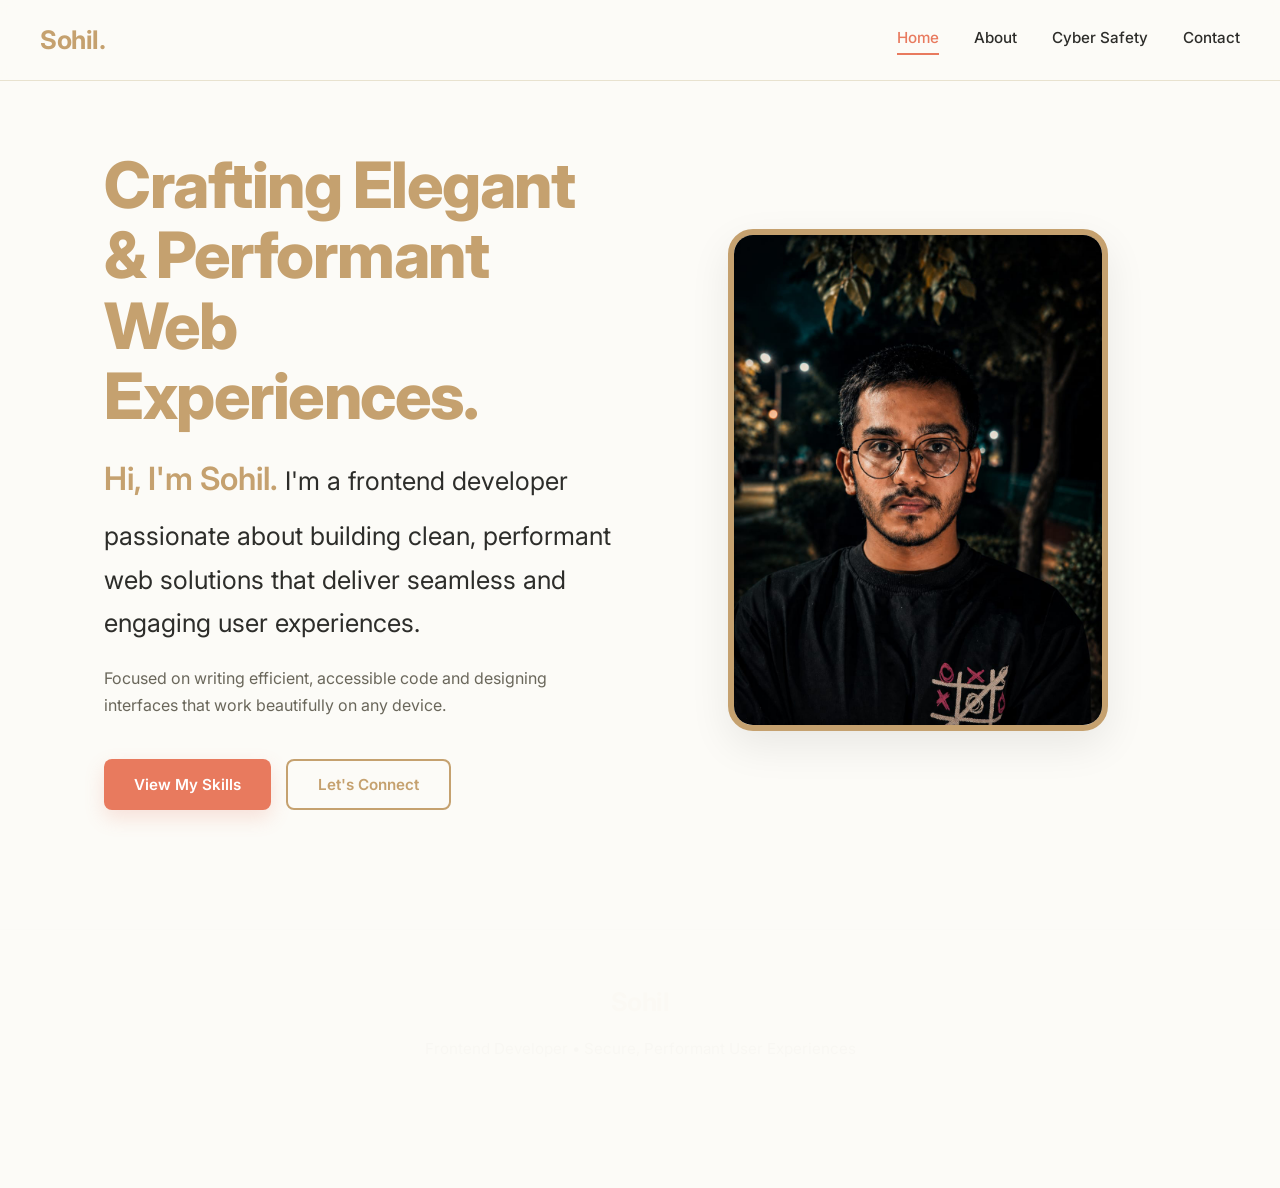
==== commit c261c73f: "add image" ====
--- a/index.html
+++ b/index.html
@@ -52,7 +52,7 @@
     </div>
 
     <div class="home-image-container">
-      <img src="images/person.avif" alt="Sohil Portrait" class="home-image">
+      <img src="images/sohil.jpeg" alt="Sohil Portrait" class="home-image">
     </div>
   </main>
 
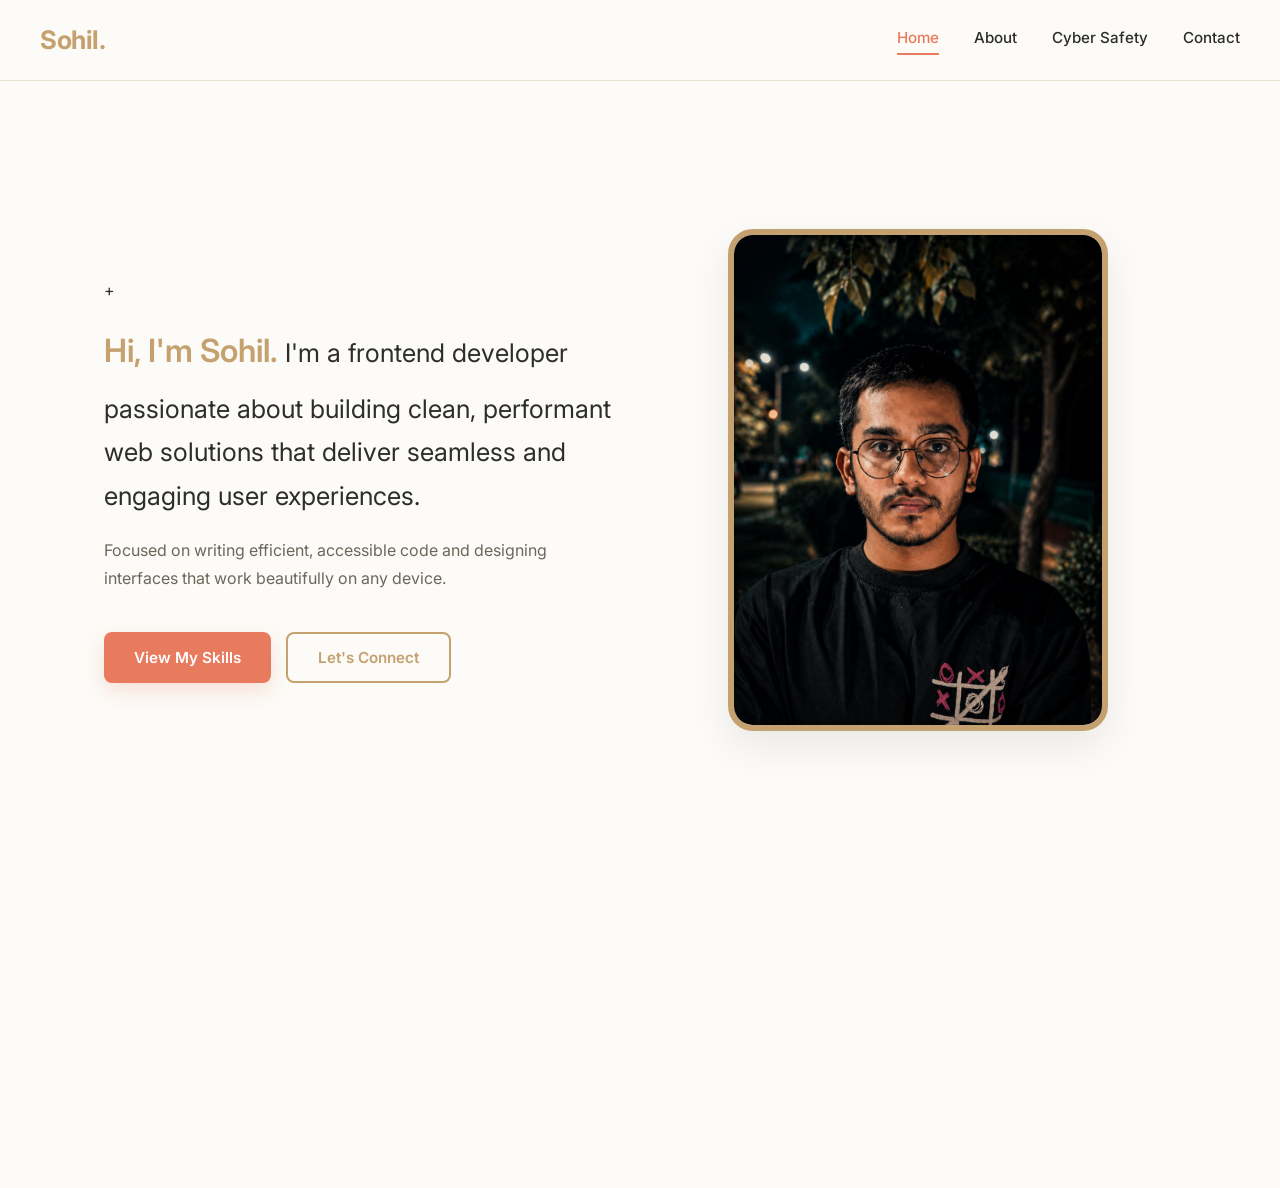
==== commit 24365304: "added design and app idea" ====
--- a/index.html
+++ b/index.html
@@ -34,8 +34,8 @@
   </div>
 
   <main class="home-main"> 
-    <div class="home-content">
-      <h1>Crafting Elegant & Performant Web Experiences.</h1>
+    <div class="home-content">+
+      
 
       <h2>
         <span>Hi, I'm Sohil.</span> <br />
